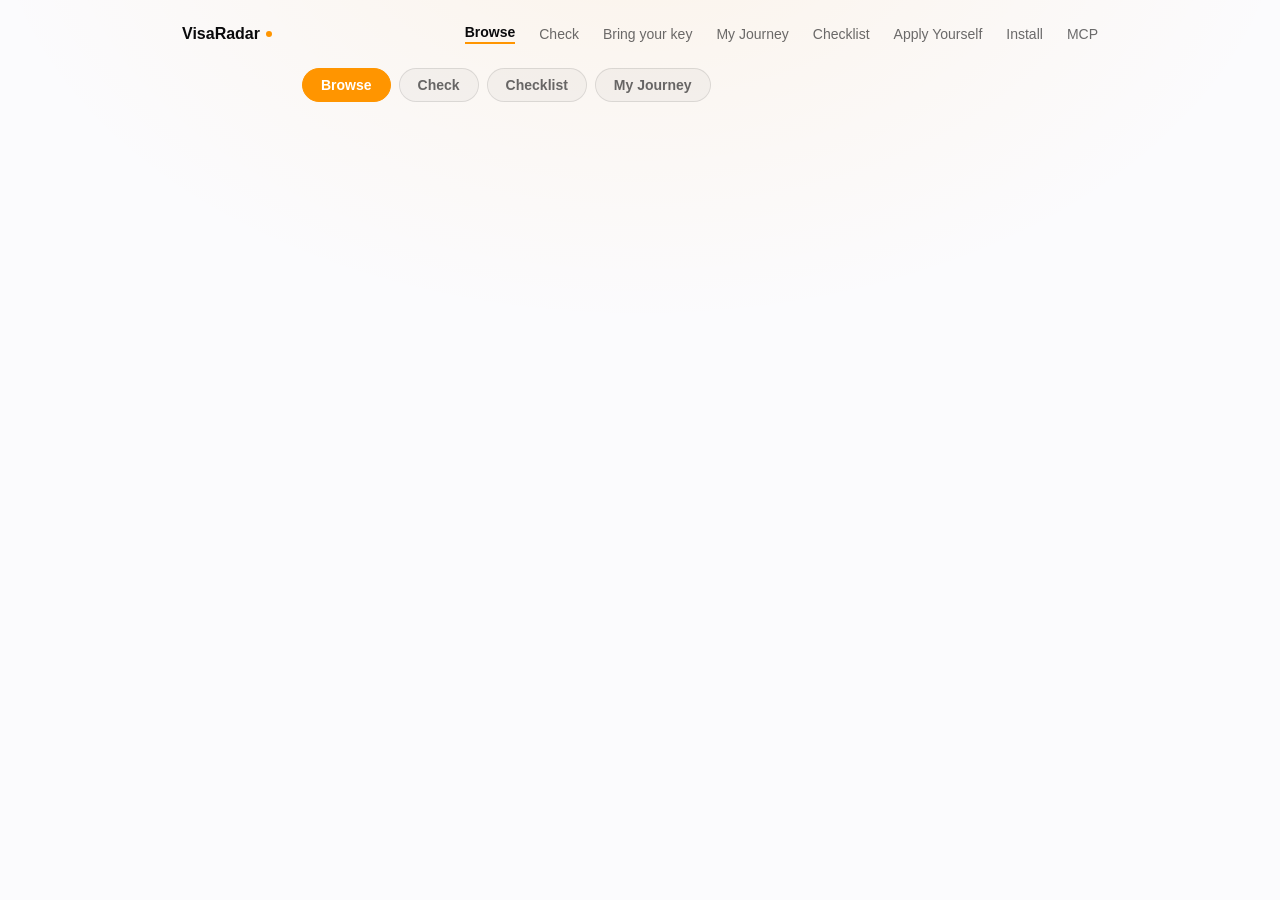
==== web/app.html @ ecd6ef30 "Add app.html shell: nav, tab-switching, shared state, employers.json fetch" ====
<!DOCTYPE html>
<html lang="en">
<head>
<meta charset="utf-8">
<meta name="viewport" content="width=device-width, initial-scale=1">
<meta name="color-scheme" content="light dark">
<meta http-equiv="Content-Security-Policy" content="default-src 'self'; script-src 'self' 'unsafe-inline'; style-src 'self' 'unsafe-inline'; img-src 'self' data:; connect-src 'self'; frame-ancestors 'none'; base-uri 'none'; form-action 'none'">
<meta name="referrer" content="no-referrer">
<title>VisaRadar</title>
<link rel="stylesheet" href="theme.css">
<style>
  .stage{ width: 100%; max-width: 720px; margin: 0 auto; padding: 24px 22px 128px; display: flex; flex-direction: column; gap: 28px; }
  .tabs{ display: flex; gap: 8px; }
  .tab-btn{ font: inherit; font-size: 14px; font-weight: 600; padding: 8px 18px; border-radius: 999px; border: 1px solid rgba(0,0,0,0.1); background: rgba(0,0,0,0.03); color: var(--ink-soft); cursor: pointer; }
  .tab-btn.active{ background: var(--accent); border-color: var(--accent); color: #fff; }
  .app-section{ display: none; }
  .app-section.active{ display: block; }
  @media (prefers-color-scheme: dark){
    .tab-btn{ background: rgba(255,255,255,0.06); border-color: rgba(255,255,255,0.12); }
  }
</style>
</head>
<body>
  <div class="nav-mount"></div>
  <main class="stage">
    <div class="tabs" role="tablist">
      <button class="tab-btn" data-section="browse" type="button" role="tab">Browse</button>
      <button class="tab-btn" data-section="check" type="button" role="tab">Check</button>
      <button class="tab-btn" data-section="checklist" type="button" role="tab">Checklist</button>
      <button class="tab-btn" data-section="journey" type="button" role="tab">My Journey</button>
    </div>
    <section id="section-browse" class="app-section"></section>
    <section id="section-check" class="app-section"></section>
    <section id="section-checklist" class="app-section"></section>
    <section id="section-journey" class="app-section"></section>
  </main>

  <script src="lib/nav.js"></script>
  <script src="lib/state.js"></script>
  <script>
    (function(){
      "use strict";
      window.appState = VisaRadarState.createState({ company: '', state: '', country: '', visaType: 'F-1' });

      var SECTIONS = ['browse', 'check', 'checklist', 'journey'];
      var registry = {};

      window.AppShell = {
        registerSection: function(id, handlers){ registry[id] = handlers; },
        showSection: function(id){
          if (SECTIONS.indexOf(id) === -1) id = 'browse';
          SECTIONS.forEach(function(s){
            document.getElementById('section-' + s).classList.toggle('active', s === id);
            document.querySelector('.tab-btn[data-section="' + s + '"]').classList.toggle('active', s === id);
          });
          location.hash = id;
          if (registry[id] && !registry[id]._mounted){
            registry[id]._mounted = true;
            registry[id].mount(document.getElementById('section-' + id), window.appState);
          }
        }
      };

      document.querySelectorAll('.tab-btn').forEach(function(btn){
        btn.addEventListener('click', function(){ AppShell.showSection(btn.dataset.section); });
      });

      var employersPromise = fetch('employers.json').then(function(r){ return r.json(); });
      window.employersPromise = employersPromise;

      VisaRadarNav.mountNav('app.html#' + (location.hash.replace('#','') || 'browse'));

      document.addEventListener('DOMContentLoaded', function(){
        var initial = location.hash.replace('#', '') || 'browse';
        AppShell.showSection(initial);
      });
    })();
  </script>
  <script src="lib/matcher.js"></script>
  <script src="lib/checklist-data.js"></script>
  <script src="sections/browse.js"></script>
  <script src="sections/check.js"></script>
  <script src="sections/checklist.js"></script>
  <script src="sections/journey.js"></script>
</body>
</html>
---- web/theme.css ----
:root{
  --mx: 50%;
  --my: 50%;
  --accent: #FF9500;
  --strong: #30D158;
  --moderate: #FFD60A;
  --weak: #FF9F0A;
  --none: #8E8E93;
  --strong-tint: rgba(48,209,88,0.14);
  --moderate-tint: rgba(255,214,10,0.16);
  --weak-tint: rgba(255,159,10,0.14);
  --none-tint: rgba(142,142,147,0.16);
  --ink: #0A0A0C;
  --ink-soft: rgba(10,10,12,0.6);
  --bg: #FBFBFD;
  --glass-strong: rgba(255,255,255,0.7);
  --accent-soft: rgba(255,149,0,0.25);
}

*{ box-sizing: border-box; }
html, body{ margin: 0; padding: 0; }

body{
  min-height: 100vh;
  background: var(--bg);
  background-image: radial-gradient(1100px 720px at 50% -12%, rgba(255,149,0,0.08), transparent 60%);
  background-attachment: fixed;
  color: var(--ink);
  font-family: -apple-system, BlinkMacSystemFont, "SF Pro Display", "SF Pro Text", "Helvetica Neue", Arial, sans-serif;
  -webkit-font-smoothing: antialiased;
  -moz-osx-font-smoothing: grayscale;
}

/* ---------- Nav (canonical structure, matches nav.js output) ---------- */
header.nav{
  display: flex;
  align-items: center;
  max-width: 960px;
  margin: 0 auto;
  padding: 24px 22px 0;
}
header.nav .logo{
  font-weight: 700;
  font-size: 16px;
  margin-right: auto;
  color: var(--ink);
  text-decoration: none;
  display: flex;
  align-items: center;
  gap: 6px;
}
header.nav .logo .dot{
  width: 6px; height: 6px; border-radius: 50%; background: var(--accent);
}
nav.nav-links{ display: flex; gap: 24px; align-items: center; font-size: 14px; flex-wrap: wrap; }
nav.nav-links a{ color: var(--ink-soft); text-decoration: none; }
nav.nav-links a:hover{ color: var(--ink); }
nav.nav-links a.current,
nav.nav-links a[aria-current="page"]{
  color: var(--ink);
  font-weight: 600;
  border-bottom: 2px solid var(--accent);
  padding-bottom: 2px;
}

/* ---------- Glass card base ---------- */
.glass{
  position: relative;
  overflow: hidden;
  background: rgba(255,255,255,0.55);
  -webkit-backdrop-filter: blur(24px) saturate(180%);
  backdrop-filter: blur(24px) saturate(180%);
  border: 1px solid rgba(255,255,255,0.3);
  border-radius: 20px;
  box-shadow: 0 12px 34px rgba(0,0,0,0.10), inset 0 1px 0 rgba(255,255,255,0.55);
}
.glass::before{
  content: "";
  position: absolute;
  inset: 0;
  border-radius: inherit;
  pointer-events: none;
  background: radial-gradient(circle 220px at var(--mx, 50%) var(--my, 50%), rgba(255,255,255,0.25), transparent 70%);
}
.glass > *{ position: relative; z-index: 1; }

/* ---------- Search input (reusable — Check's company search reuses this) ---------- */
.search-wrap{ position: relative; }
.search-wrap .glass{
  padding: 16px 18px 16px 50px;
  display: flex;
  align-items: center;
  transition: box-shadow .3s cubic-bezier(0.16,1,0.3,1), border-color .3s cubic-bezier(0.16,1,0.3,1), background .3s cubic-bezier(0.16,1,0.3,1);
}
.search-wrap:focus-within .glass{
  border-color: var(--accent);
  box-shadow: 0 8px 32px rgba(0,0,0,0.08), 0 0 0 3px var(--accent-soft);
  background: var(--glass-strong);
}
.search-ico{
  position: absolute;
  left: 18px;
  top: 50%;
  transform: translateY(-50%);
  color: var(--ink-soft);
  pointer-events: none;
  display: flex;
}
.search-input{
  width: 100%;
  border: 0;
  outline: 0;
  background: transparent;
  font: inherit;
  font-size: 17px;
  color: var(--ink);
}
.search-input::placeholder{ color: var(--ink-soft); opacity: .8; }

/* ---------- Native control chrome reset (closes the "blue" gap) ---------- */
select, input[type="text"], input[type="search"]{
  appearance: none;
  -webkit-appearance: none;
  font: inherit;
  color: inherit;
  background: rgba(0,0,0,0.03);
  border: 1px solid rgba(0,0,0,0.1);
  border-radius: 10px;
  padding: 8px 12px;
  outline: none;
}
select{
  background-image: url("data:image/svg+xml,%3Csvg xmlns='http://www.w3.org/2000/svg' width='10' height='6' viewBox='0 0 10 6'%3E%3Cpath d='M1 1l4 4 4-4' stroke='%230A0A0C' stroke-width='1.5' fill='none' stroke-linecap='round' stroke-linejoin='round'/%3E%3C/svg%3E");
  background-repeat: no-repeat;
  background-position: right 12px center;
  padding-right: 30px;
}
select:focus-visible, input:focus-visible, button:focus-visible{
  outline: 2px solid var(--accent);
  outline-offset: 2px;
}

/* ---------- Button ---------- */
button.go{
  appearance: none;
  font-family: inherit;
  font-size: 15px;
  font-weight: 600;
  color: #fff;
  background: var(--accent);
  border: none;
  padding: 11px 22px;
  border-radius: 999px;
  cursor: pointer;
  box-shadow: 0 4px 14px rgba(0,0,0,0.16);
  transition: transform 0.25s cubic-bezier(0.16,1,0.3,1), box-shadow 0.25s cubic-bezier(0.16,1,0.3,1);
}
button.go:hover{ transform: scale(1.03); box-shadow: 0 6px 20px rgba(0,0,0,0.22); }
button.go:active{ transform: scale(0.98); }

/* ---------- Motion utilities (applied uniformly — was on 4/8 pages, now all) ---------- */
.fade-in{ animation: fadeIn 0.4s ease forwards; }
.stagger > *{ animation: fadeIn 0.4s ease forwards; opacity: 0; }
.stagger > *:nth-child(1){ animation-delay: 0ms; }
.stagger > *:nth-child(2){ animation-delay: 60ms; }
.stagger > *:nth-child(3){ animation-delay: 120ms; }
.stagger > *:nth-child(4){ animation-delay: 180ms; }
.stagger > *:nth-child(5){ animation-delay: 240ms; }
.press:active{ transform: scale(0.98); }

@keyframes fadeIn{ from{ opacity: 0; transform: translateY(8px); } to{ opacity: 1; transform: translateY(0); } }
@keyframes cardIn{ from{ opacity: 0; transform: scale(0.96); } to{ opacity: 1; transform: scale(1); } }
@keyframes rowIn{ from{ opacity: 0; transform: translateY(8px); } to{ opacity: 1; transform: translateY(0); } }

@media (prefers-reduced-motion: reduce){
  .fade-in, .stagger > *, .press:active{ animation: none !important; opacity: 1 !important; transform: none !important; }
  button.go{ transition: none !important; }
}

@media (max-width: 480px){
  select, input[type="text"], input[type="search"]{ font-size: 16px; }
}

/* ---------- Dark mode ---------- */
@media (prefers-color-scheme: dark){
  :root{ --ink: #F5F5F7; --ink-soft: rgba(245,245,247,0.6); --bg: #000000; --glass-strong: rgba(28,28,30,0.75); }
  body{ background-image: radial-gradient(1100px 720px at 50% -12%, rgba(255,149,0,0.14), transparent 62%); }
  .glass{
    background: rgba(28,28,30,0.55);
    border: 1px solid rgba(255,255,255,0.1);
    box-shadow: 0 12px 40px rgba(0,0,0,0.55), inset 0 1px 0 rgba(255,255,255,0.06);
  }
  .glass::before{ background: radial-gradient(circle 220px at var(--mx, 50%) var(--my, 50%), rgba(255,255,255,0.12), transparent 70%); }
  select, input[type="text"], input[type="search"]{ background: rgba(255,255,255,0.06); border-color: rgba(255,255,255,0.12); }
  select{
    background-image: url("data:image/svg+xml,%3Csvg xmlns='http://www.w3.org/2000/svg' width='10' height='6' viewBox='0 0 10 6'%3E%3Cpath d='M1 1l4 4 4-4' stroke='%23F5F5F7' stroke-width='1.5' fill='none' stroke-linecap='round' stroke-linejoin='round'/%3E%3C/svg%3E");
  }
}
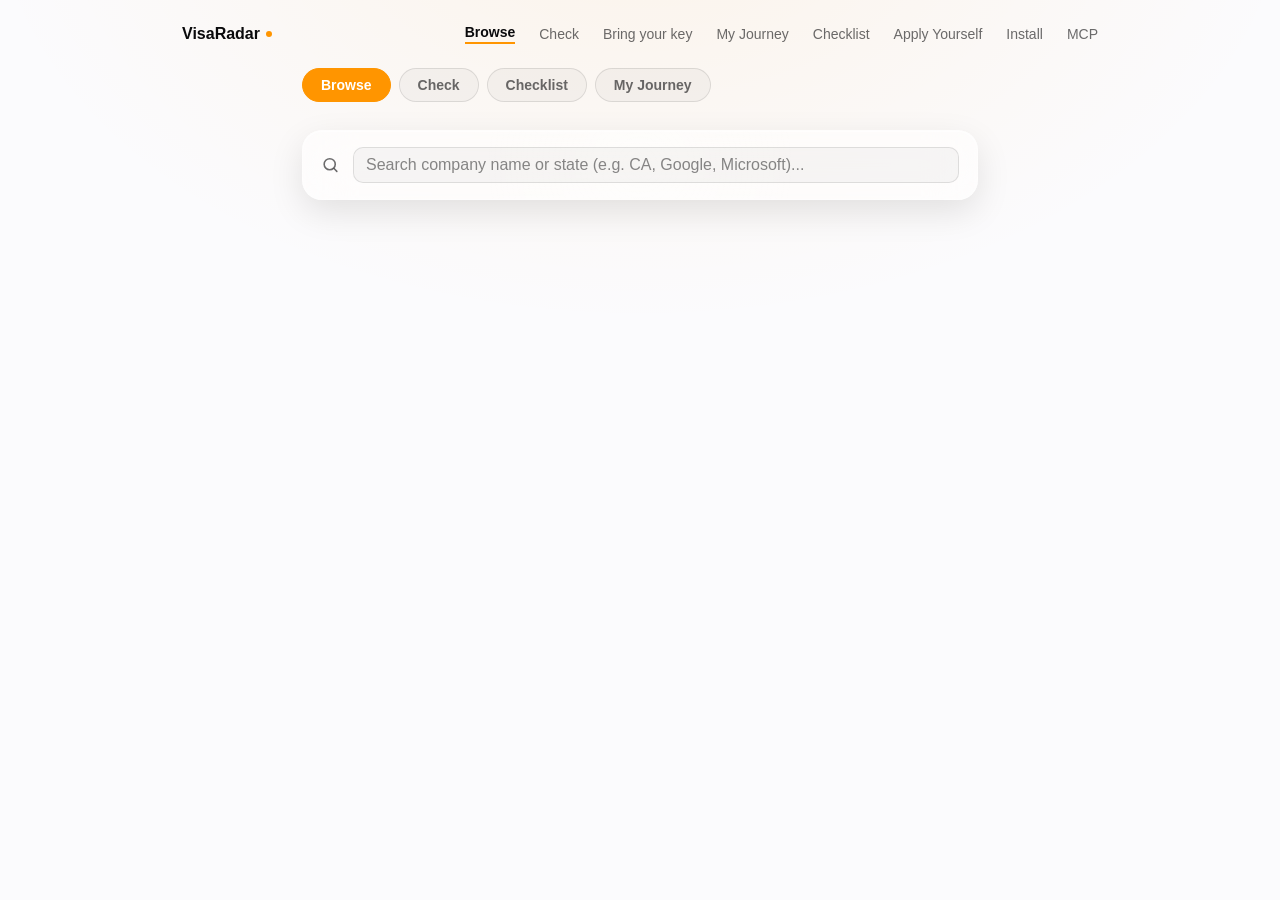
==== commit bd9e2192: "Fix app section hash navigation" ====
--- a/web/app.html
+++ b/web/app.html
@@ -44,16 +44,19 @@
 
       var SECTIONS = ['browse', 'check', 'checklist', 'journey'];
       var registry = {};
+      var currentSection = null;
 
       window.AppShell = {
         registerSection: function(id, handlers){ registry[id] = handlers; },
         showSection: function(id){
           if (SECTIONS.indexOf(id) === -1) id = 'browse';
+          currentSection = id;
           SECTIONS.forEach(function(s){
             document.getElementById('section-' + s).classList.toggle('active', s === id);
             document.querySelector('.tab-btn[data-section="' + s + '"]').classList.toggle('active', s === id);
           });
           location.hash = id;
+          VisaRadarNav.mountNav('app.html#' + id);
           if (registry[id] && !registry[id]._mounted){
             registry[id]._mounted = true;
             registry[id].mount(document.getElementById('section-' + id), window.appState);
@@ -63,6 +66,11 @@
 
       document.querySelectorAll('.tab-btn').forEach(function(btn){
         btn.addEventListener('click', function(){ AppShell.showSection(btn.dataset.section); });
+      });
+
+      window.addEventListener('hashchange', function(){
+        var target = location.hash.replace('#', '') || 'browse';
+        if (target !== currentSection) AppShell.showSection(target);
       });
 
       var employersPromise = fetch('employers.json').then(function(r){ return r.json(); });
--- a/web/theme.css
+++ b/web/theme.css
@@ -86,13 +86,13 @@
 
 /* ---------- Search input (reusable — Check's company search reuses this) ---------- */
 .search-wrap{ position: relative; }
-.search-wrap .glass{
+.search-wrap.glass, .search-wrap .glass{
   padding: 16px 18px 16px 50px;
   display: flex;
   align-items: center;
   transition: box-shadow .3s cubic-bezier(0.16,1,0.3,1), border-color .3s cubic-bezier(0.16,1,0.3,1), background .3s cubic-bezier(0.16,1,0.3,1);
 }
-.search-wrap:focus-within .glass{
+.search-wrap:focus-within.glass, .search-wrap:focus-within .glass{
   border-color: var(--accent);
   box-shadow: 0 8px 32px rgba(0,0,0,0.08), 0 0 0 3px var(--accent-soft);
   background: var(--glass-strong);
@@ -118,7 +118,7 @@
 .search-input::placeholder{ color: var(--ink-soft); opacity: .8; }
 
 /* ---------- Native control chrome reset (closes the "blue" gap) ---------- */
-select, input[type="text"], input[type="search"]{
+input[type="text"], input[type="search"]{
   appearance: none;
   -webkit-appearance: none;
   font: inherit;
@@ -130,10 +130,16 @@
   outline: none;
 }
 select{
-  background-image: url("data:image/svg+xml,%3Csvg xmlns='http://www.w3.org/2000/svg' width='10' height='6' viewBox='0 0 10 6'%3E%3Cpath d='M1 1l4 4 4-4' stroke='%230A0A0C' stroke-width='1.5' fill='none' stroke-linecap='round' stroke-linejoin='round'/%3E%3C/svg%3E");
-  background-repeat: no-repeat;
-  background-position: right 12px center;
+  appearance: none;
+  -webkit-appearance: none;
+  font: inherit;
+  color: inherit;
+  background: rgba(0,0,0,0.03) url("data:image/svg+xml,%3Csvg xmlns='http://www.w3.org/2000/svg' width='10' height='6' viewBox='0 0 10 6'%3E%3Cpath d='M1 1l4 4 4-4' stroke='%230A0A0C' stroke-width='1.5' fill='none' stroke-linecap='round' stroke-linejoin='round'/%3E%3C/svg%3E") no-repeat right 12px center;
+  border: 1px solid rgba(0,0,0,0.1);
+  border-radius: 10px;
+  padding: 8px 12px 8px 12px;
   padding-right: 30px;
+  outline: none;
 }
 select:focus-visible, input:focus-visible, button:focus-visible{
   outline: 2px solid var(--accent);
@@ -191,8 +197,10 @@
     box-shadow: 0 12px 40px rgba(0,0,0,0.55), inset 0 1px 0 rgba(255,255,255,0.06);
   }
   .glass::before{ background: radial-gradient(circle 220px at var(--mx, 50%) var(--my, 50%), rgba(255,255,255,0.12), transparent 70%); }
-  select, input[type="text"], input[type="search"]{ background: rgba(255,255,255,0.06); border-color: rgba(255,255,255,0.12); }
+  input[type="text"], input[type="search"]{ background: rgba(255,255,255,0.06); border-color: rgba(255,255,255,0.12); }
   select{
+    background-color: rgba(255,255,255,0.06);
+    border-color: rgba(255,255,255,0.12);
     background-image: url("data:image/svg+xml,%3Csvg xmlns='http://www.w3.org/2000/svg' width='10' height='6' viewBox='0 0 10 6'%3E%3Cpath d='M1 1l4 4 4-4' stroke='%23F5F5F7' stroke-width='1.5' fill='none' stroke-linecap='round' stroke-linejoin='round'/%3E%3C/svg%3E");
   }
 }
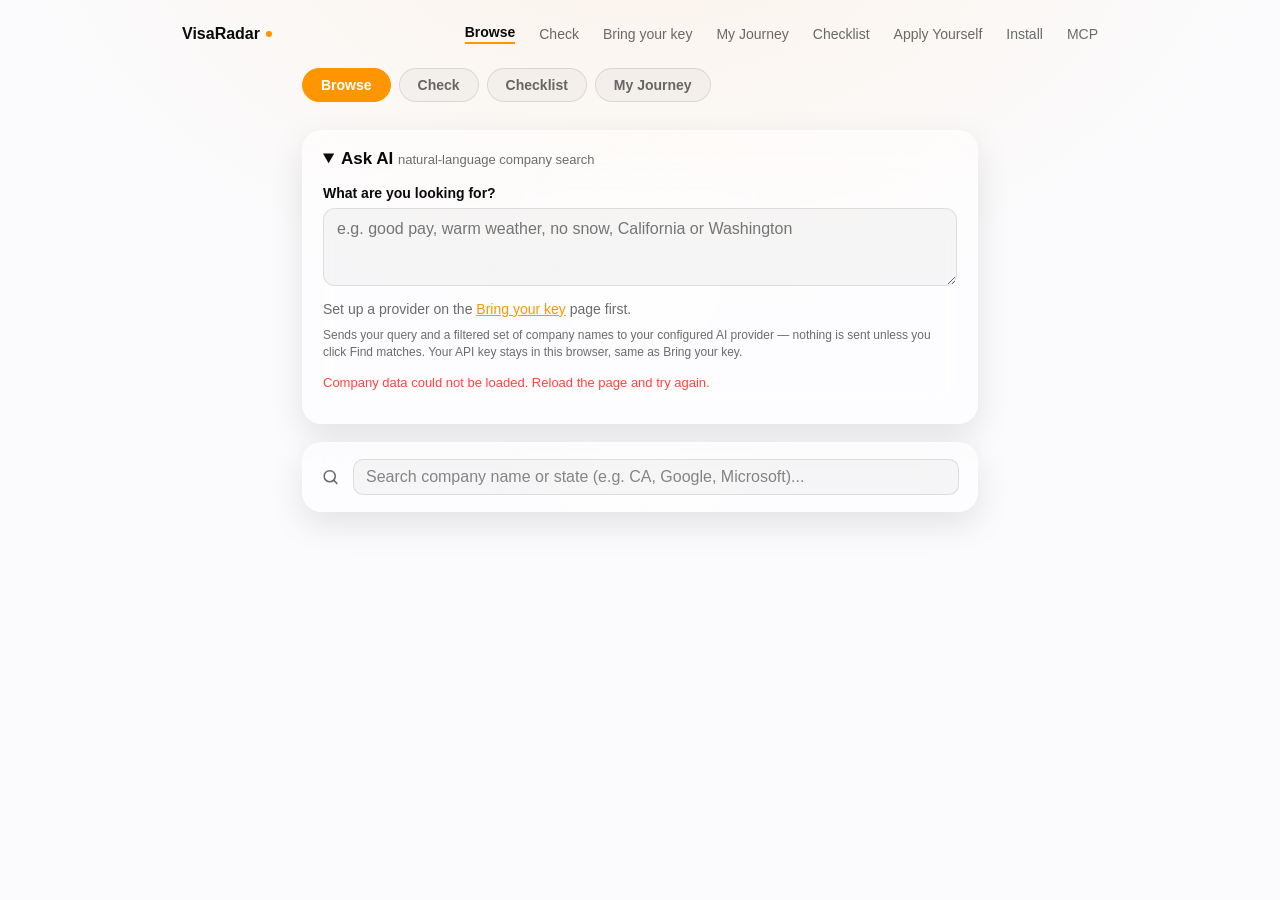
==== commit 514b9f18: "Add Ask AI natural-language company search to Browse (grounded, hallucination-guarded)" ====
--- a/web/app.html
+++ b/web/app.html
@@ -64,6 +64,14 @@
         }
       };
 
+      window.appState.subscribe(function(newState){
+        Object.keys(registry).forEach(function(id){
+          if (registry[id]._mounted && typeof registry[id].onFilterChange === 'function'){
+            registry[id].onFilterChange(newState);
+          }
+        });
+      });
+
       document.querySelectorAll('.tab-btn').forEach(function(btn){
         btn.addEventListener('click', function(){ AppShell.showSection(btn.dataset.section); });
       });
@@ -84,6 +92,7 @@
       });
     })();
   </script>
+  <script src="lib/llm.js"></script>
   <script src="lib/matcher.js"></script>
   <script src="lib/checklist-data.js"></script>
   <script src="sections/browse.js"></script>
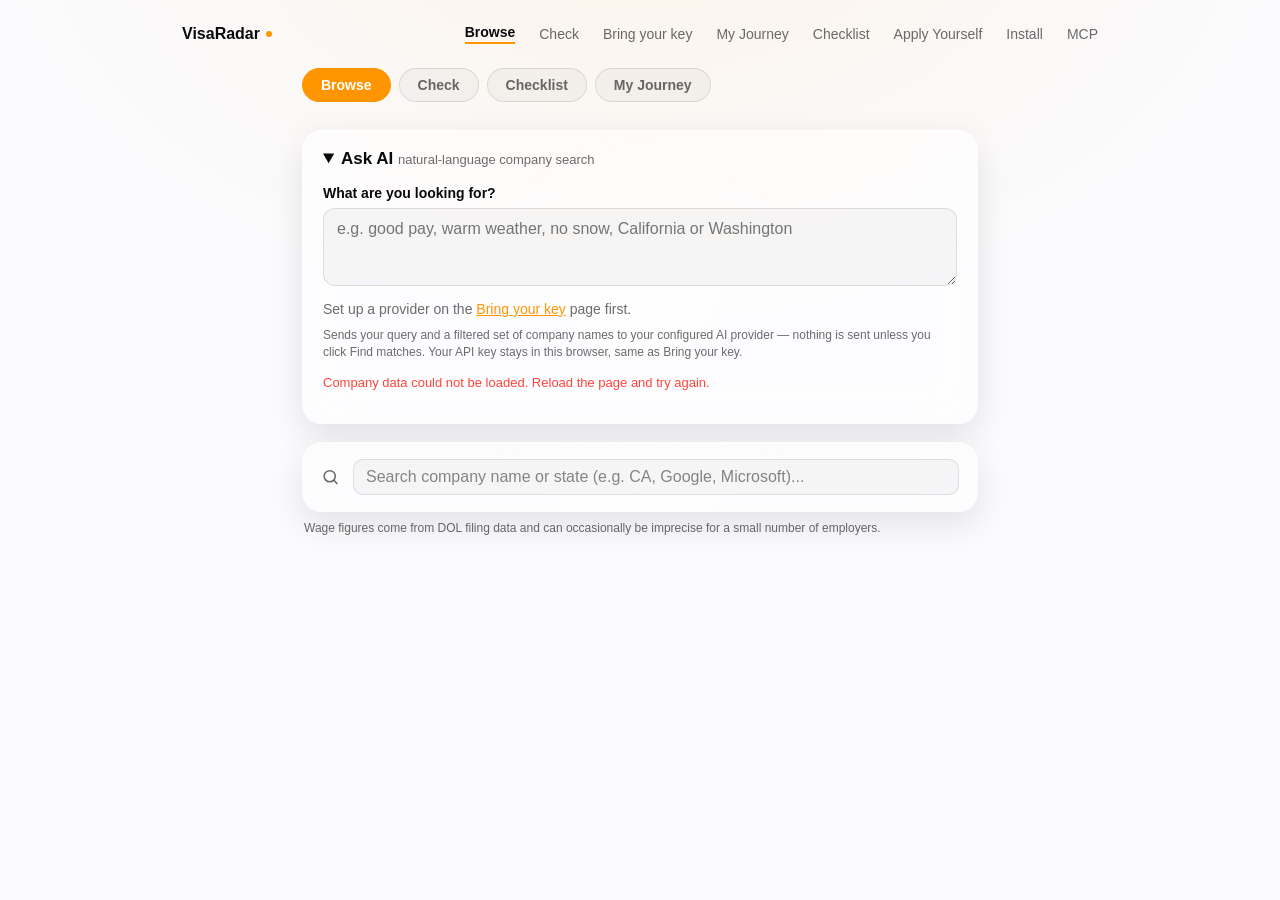
==== commit dfddd174: "Add z.ai as a first-class provider, fix Enter-to-submit on Ask AI Real user testing surfaced: no z.a" ====
--- a/web/app.html
+++ b/web/app.html
@@ -4,7 +4,7 @@
 <meta charset="utf-8">
 <meta name="viewport" content="width=device-width, initial-scale=1">
 <meta name="color-scheme" content="light dark">
-<meta http-equiv="Content-Security-Policy" content="default-src 'self'; script-src 'self' 'unsafe-inline'; style-src 'self' 'unsafe-inline'; img-src 'self' data:; connect-src 'self'; frame-ancestors 'none'; base-uri 'none'; form-action 'none'">
+<meta http-equiv="Content-Security-Policy" content="default-src 'self'; script-src 'self' 'unsafe-inline'; style-src 'self' 'unsafe-inline'; img-src 'self' data:; connect-src 'self' https://openrouter.ai https://api.openai.com https://api.groq.com https://api.together.xyz https://api.anthropic.com https://api.z.ai https://generativelanguage.googleapis.com http://127.0.0.1:11434 http://localhost:11434 http://127.0.0.1:1234 http://localhost:1234; frame-ancestors 'none'; base-uri 'none'; form-action 'none'">
 <meta name="referrer" content="no-referrer">
 <title>VisaRadar</title>
 <link rel="stylesheet" href="theme.css">
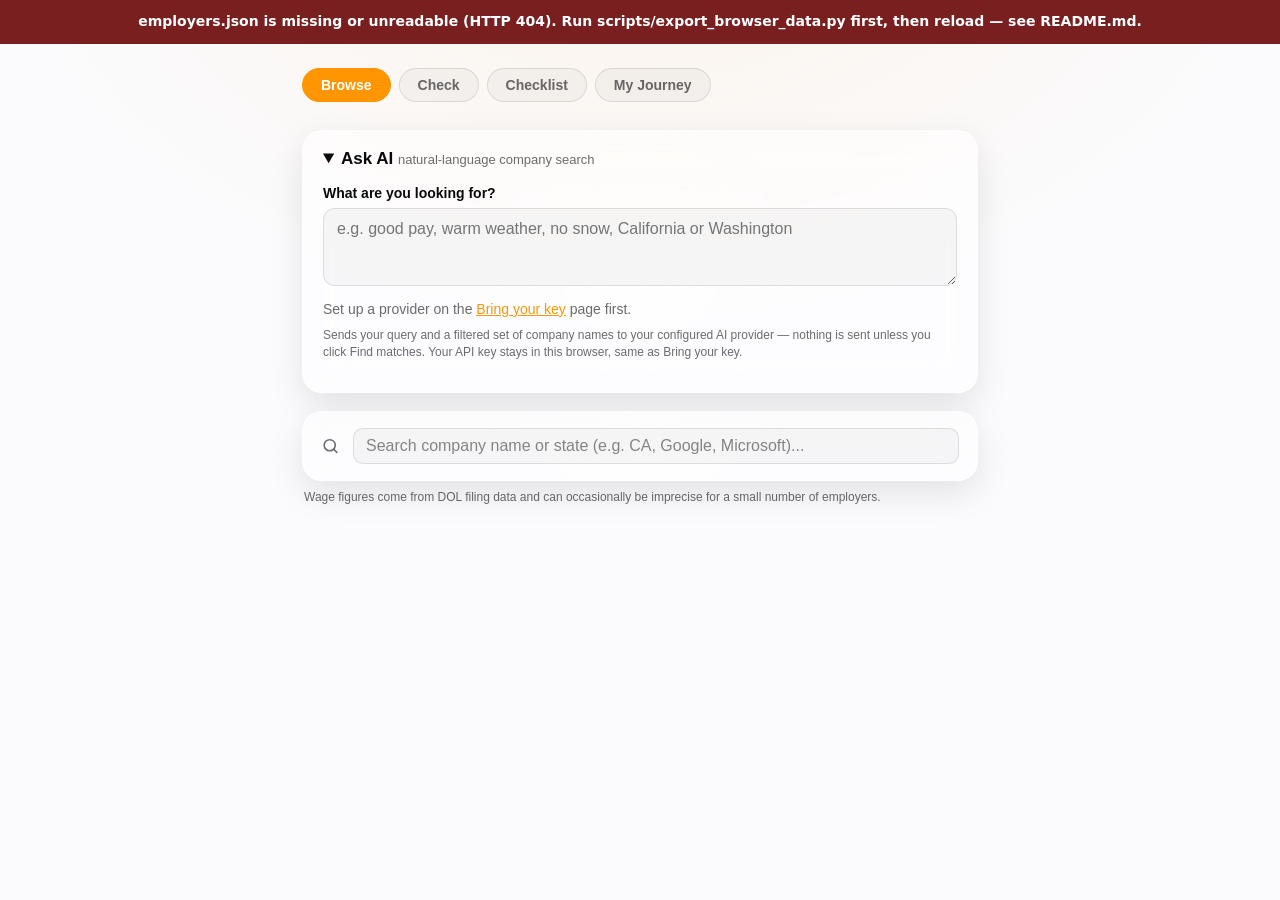
==== commit ad20bdc7: "Fix silently-broken app.html: document employers.json build step, fail loudly Clone-cold verificatio" ====
--- a/web/app.html
+++ b/web/app.html
@@ -4,7 +4,7 @@
 <meta charset="utf-8">
 <meta name="viewport" content="width=device-width, initial-scale=1">
 <meta name="color-scheme" content="light dark">
-<meta http-equiv="Content-Security-Policy" content="default-src 'self'; script-src 'self' 'unsafe-inline'; style-src 'self' 'unsafe-inline'; img-src 'self' data:; connect-src 'self' https://openrouter.ai https://api.openai.com https://api.groq.com https://api.together.xyz https://api.anthropic.com https://api.z.ai https://generativelanguage.googleapis.com http://127.0.0.1:11434 http://localhost:11434 http://127.0.0.1:1234 http://localhost:1234; frame-ancestors 'none'; base-uri 'none'; form-action 'none'">
+<meta http-equiv="Content-Security-Policy" content="default-src 'self'; script-src 'self' 'unsafe-inline'; style-src 'self' 'unsafe-inline'; img-src 'self' data:; connect-src 'self' https://openrouter.ai https://api.openai.com https://api.groq.com https://api.together.xyz https://api.anthropic.com https://api.z.ai https://generativelanguage.googleapis.com http://127.0.0.1:11434 http://localhost:11434 http://127.0.0.1:1234 http://localhost:1234 https: http://127.0.0.1:* http://localhost:*; frame-ancestors 'none'; base-uri 'none'; form-action 'none'">
 <meta name="referrer" content="no-referrer">
 <title>VisaRadar</title>
 <link rel="stylesheet" href="theme.css">
@@ -81,7 +81,17 @@
         if (target !== currentSection) AppShell.showSection(target);
       });
 
-      var employersPromise = fetch('employers.json').then(function(r){ return r.json(); });
+      var employersPromise = fetch('employers.json').then(function(r){
+        if (!r.ok) throw new Error('HTTP ' + r.status);
+        return r.json();
+      }).catch(function(err){
+        var banner = document.createElement('div');
+        banner.setAttribute('role', 'alert');
+        banner.style.cssText = 'position:fixed;top:0;left:0;right:0;z-index:9999;padding:12px 20px;background:#7a1f1f;color:#fff;font:600 14px/1.4 system-ui,sans-serif;text-align:center';
+        banner.textContent = 'employers.json is missing or unreadable (' + err.message + '). Run scripts/export_browser_data.py first, then reload — see README.md.';
+        document.body.prepend(banner);
+        return [];
+      });
       window.employersPromise = employersPromise;
 
       VisaRadarNav.mountNav('app.html#' + (location.hash.replace('#','') || 'browse'));
